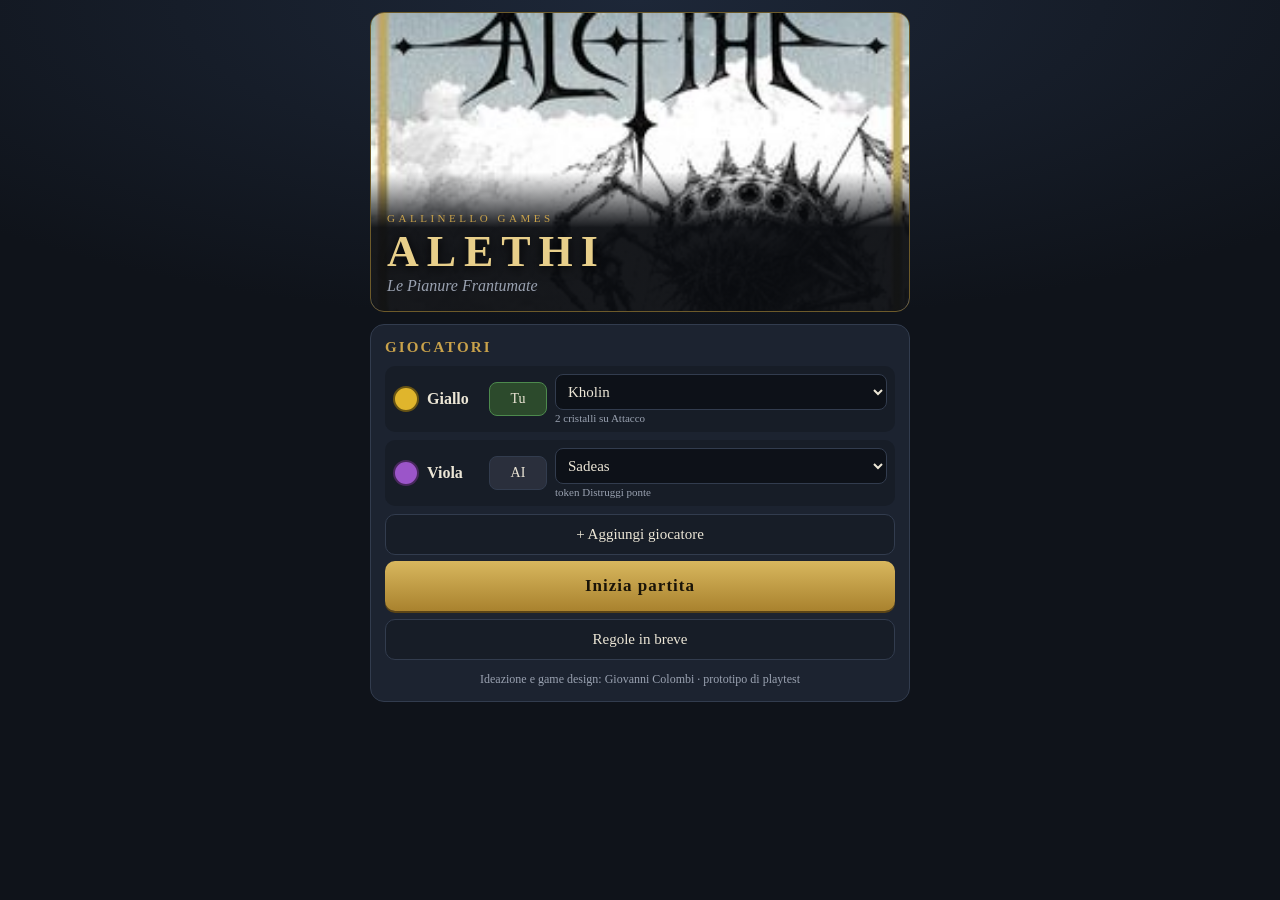
==== app/index.html @ 55e4a447 "App Alethi per telefono (PWA installabile, avversari AI) Co-Authored-By: Claude Opus 5.5 <noreply@an" ====
<!DOCTYPE html>
<html lang="it">
<head>
<meta charset="UTF-8">
<meta name="viewport" content="width=device-width, initial-scale=1, viewport-fit=cover">
<title>Alethi</title>
<link rel="manifest" href="manifest.webmanifest">
<link rel="icon" href="img/icon-192.png">
<link rel="apple-touch-icon" href="img/apple-touch-icon.png">
<meta name="theme-color" content="#10141c">
<meta name="mobile-web-app-capable" content="yes">
<meta name="apple-mobile-web-app-capable" content="yes">
<meta name="apple-mobile-web-app-status-bar-style" content="black-translucent">
<meta name="description" content="Alethi — gioco da tavolo strategico sulle Pianure Frantumate. Gallinello Games.">
<link rel="stylesheet" href="style.css">
</head>
<body>
<div id="app">
  <!-- SCHERMATA INIZIALE -->
  <section id="setup" class="screen">
    <div class="hero">
      <img src="img/back.jpg" alt="">
      <div class="hero-txt">
        <div class="brand">GALLINELLO GAMES</div>
        <h1>ALETHI</h1>
        <div class="sub">Le Pianure Frantumate</div>
      </div>
    </div>
    <div class="panel">
      <h2>Giocatori</h2>
      <div id="seats"></div>
      <button id="addSeat" class="ghost">+ Aggiungi giocatore</button>
      <div class="row gap">
        <button id="startBtn" class="primary big">Inizia partita</button>
      </div>
      <button id="resumeBtn" class="ghost hidden">Continua la partita salvata</button>
      <button id="rulesBtn0" class="ghost">Regole in breve</button>
      <p class="fine">Ideazione e game design: Giovanni Colombi · prototipo di playtest</p>
    </div>
  </section>

  <!-- PARTITA -->
  <section id="game" class="screen hidden">
    <header id="top">
      <div id="status"></div>
      <button id="menuBtn" class="icon" aria-label="Menu">☰</button>
    </header>
    <div id="players"></div>
    <div id="mapWrap"><div id="map"></div></div>
    <div id="prompt">
      <div id="promptText"></div>
      <div id="promptBtns"></div>
      <div id="miniLog"></div>
    </div>
    <div id="boardHead"><span id="boardTitle">La tua plancia</span><span id="personal"></span></div>
    <div id="board"></div>
    <div id="marketHead">Mercato <span id="deckInfo"></span></div>
    <div id="market"></div>
    <div class="spacer"></div>
  </section>

  <div id="sheet" class="hidden"><div class="sheet-bg"></div><div class="sheet-body"><div id="sheetContent"></div></div></div>
  <div id="toasts"></div>
</div>
<script src="engine.js"></script>
<script src="ai.js"></script>
<script src="app.js"></script>
<script>
if ('serviceWorker' in navigator) window.addEventListener('load', () => navigator.serviceWorker.register('sw.js').catch(() => {}));
</script>
</body>
</html>
---- app/style.css ----
:root{
  --bg:#0f131a; --bg2:#171d27; --panel:#1c2330; --line:#323c4e;
  --gold:#c9a24b; --gold2:#e8cf8a; --text:#ece6d6; --muted:#9aa2b1;
  --parch:#efe3c4; --storm:#5fb3d9; --bad:#e0625c; --good:#5cbf7a;
  --Yellow:#e0b52c; --Purple:#9b55c9; --Red:#d23c34; --Blue:#3b72d6;
  --safe-b: env(safe-area-inset-bottom, 0px); --safe-t: env(safe-area-inset-top, 0px);
}
*{box-sizing:border-box;-webkit-tap-highlight-color:transparent}
html,body{margin:0;background:var(--bg);color:var(--text);font-family:Georgia,'Iowan Old Style','Times New Roman',serif;
  overscroll-behavior:none;-webkit-user-select:none;user-select:none}
body{background:radial-gradient(120% 60% at 50% 0%,#1d2738 0%,var(--bg) 60%) fixed}
button{font-family:inherit;color:inherit;cursor:pointer;border:0;background:none}
.hidden{display:none!important}
#app{max-width:560px;margin:0 auto;min-height:100dvh;position:relative}
.screen{padding:calc(var(--safe-t) + 6px) 10px calc(var(--safe-b) + 16px)}

/* ---------- setup */
.hero{position:relative;height:300px;border-radius:14px;overflow:hidden;margin-top:6px;border:1px solid #6d5a2a}
.hero img{width:100%;height:100%;object-fit:cover;object-position:50% 30%;filter:saturate(.8)}
.hero-txt{position:absolute;inset:auto 0 0 0;padding:40px 16px 16px;background:linear-gradient(transparent,rgba(10,12,16,.95) 40%)}
.brand{font-size:11px;letter-spacing:.32em;color:var(--gold)}
.hero h1{margin:2px 0 0;font-size:44px;letter-spacing:.18em;color:var(--gold2);text-shadow:0 2px 12px #000}
.sub{color:var(--muted);font-style:italic}
.panel{background:var(--panel);border:1px solid var(--line);border-radius:14px;padding:14px;margin-top:12px}
.panel h2{margin:0 0 10px;font-size:15px;letter-spacing:.14em;text-transform:uppercase;color:var(--gold)}
.seat{display:flex;align-items:center;gap:8px;padding:8px;border-radius:10px;background:var(--bg2);margin-bottom:8px}
.seat .dot{width:26px;height:26px;border-radius:50%;flex:none;border:2px solid #0008}
.seat .nm{width:54px;font-weight:bold}
.seat .hd{font-size:11px;color:var(--muted);margin-top:2px}
.seat .sc{flex:1;min-width:0}
.seat select{width:100%;flex:1;min-width:0;background:#0d1118;color:var(--text);border:1px solid var(--line);border-radius:8px;padding:8px;font-family:inherit;font-size:15px}
.toggle{padding:8px 10px;border-radius:8px;border:1px solid var(--line);font-size:14px;min-width:58px}
.toggle.me{background:#2c4a2c;border-color:#4d8a4d}
.toggle.ai{background:#2a2f3c}
.seat .x{width:32px;height:32px;font-size:18px;color:var(--muted)}
.row{display:flex}.gap{gap:8px;margin-top:6px}
.primary{background:linear-gradient(#d8b75e,#a9822e);color:#1a1408;font-weight:bold;border-radius:10px;padding:12px 16px;width:100%;font-size:17px;letter-spacing:.06em;box-shadow:0 2px 0 #5b4416}
.primary:active{transform:translateY(1px)}
.ghost{display:block;width:100%;margin-top:8px;padding:11px;border-radius:10px;border:1px solid var(--line);background:var(--bg2);font-size:15px}
.big{min-height:50px}
.fine{font-size:12px;color:var(--muted);text-align:center;margin:12px 0 0}

/* ---------- barra in alto */
#top{position:sticky;top:0;z-index:20;display:flex;align-items:center;gap:6px;margin:0 -10px;padding:calc(var(--safe-t) + 6px) 10px 6px;
  background:rgba(15,19,26,.94);backdrop-filter:blur(6px);border-bottom:1px solid var(--line)}
#status{flex:1;display:flex;align-items:center;gap:10px;font-size:13px;color:var(--muted);flex-wrap:wrap}
#status b{color:var(--text)}
.stat{display:inline-flex;align-items:center;gap:3px}
.stat img{height:20px}
.icon{width:40px;height:40px;font-size:20px;border-radius:10px;border:1px solid var(--line);background:var(--bg2)}
.turnchip{padding:3px 9px;border-radius:20px;font-weight:bold;color:#111}

/* ---------- giocatori */
#players{display:flex;gap:6px;margin:8px 0;overflow-x:auto;scrollbar-width:none}
.pchip{flex:1;min-width:0;border-radius:10px;padding:6px 7px;background:var(--panel);border:2px solid transparent;font-size:12px;line-height:1.25;position:relative;text-align:left}
.pchip.on{border-color:var(--gold);box-shadow:0 0 12px rgba(201,162,75,.35)}
.pchip .h{font-weight:bold;font-size:13px;display:flex;align-items:center;gap:5px;white-space:nowrap;overflow:hidden}
.pchip .h i{width:11px;height:11px;border-radius:50%;flex:none}
.pchip .vp{position:absolute;right:7px;top:5px;font-size:17px;font-weight:bold;color:var(--gold2)}
.pchip .m{color:var(--muted);white-space:nowrap;overflow:hidden;text-overflow:ellipsis}

/* ---------- mappa */
#mapWrap{position:relative;border-radius:14px;background:#2a221b url() center/cover;border:1px solid #4a3c28;
  box-shadow:inset 0 0 40px #000a;overflow:hidden}
#map{position:relative;margin:0 auto}
.tile{position:absolute;border-radius:8px;overflow:visible}
.tile>img.pl{width:100%;height:100%;display:block;border-radius:6px;filter:drop-shadow(0 3px 4px #000c)}
.piece{position:absolute;transform:translate(-50%,-50%);pointer-events:none;filter:drop-shadow(0 2px 2px #000a)}
.war{transform:translate(-50%,-80%);z-index:3}
.crev{position:absolute;transform:translate(-50%,-50%);display:flex;align-items:center;justify-content:center;z-index:2}
.crev img{width:100%;height:100%;object-fit:contain;filter:drop-shadow(0 2px 2px #000)}
.crev .n{position:absolute;right:-6px;top:-8px;background:#1b1209;border:1px solid #c88c45;color:#f3c98b;border-radius:9px;font-size:11px;padding:0 4px;font-family:system-ui,sans-serif;font-weight:bold}
.node{position:absolute;transform:translate(-50%,-50%);z-index:4;display:flex;align-items:center;justify-content:center}
.node>img.nd{width:100%;height:100%}
.node>img.ab{position:absolute;width:190%;left:50%;top:44%;transform:translate(-50%,-55%);filter:drop-shadow(0 4px 4px #000)}
.node .force{position:absolute;bottom:-12px;left:50%;transform:translateX(-50%);background:#5d1210;border:1px solid #e0625c;color:#fff;border-radius:8px;font:bold 11px system-ui,sans-serif;padding:0 5px;white-space:nowrap}
.tgt{outline:3px solid var(--gold2);outline-offset:1px;animation:pulse 1.1s ease-in-out infinite;cursor:pointer;z-index:6}
.crev.tgt,.node.tgt{border-radius:50%;background:rgba(232,207,138,.28)}
.crev.tgt.empty{min-width:30px;min-height:30px}
@keyframes pulse{0%,100%{outline-color:rgba(232,207,138,1)}50%{outline-color:rgba(232,207,138,.25)}}
.hl{animation:flash .9s ease-out 1;outline:3px solid #ffd27a;outline-offset:1px;z-index:6}
.node.hl,.crev.hl{border-radius:50%;background:rgba(255,210,122,.3)}
@keyframes flash{0%{box-shadow:0 0 0 0 rgba(255,220,120,.95)}100%{box-shadow:0 0 0 18px rgba(255,220,120,0)}}
.badge{position:absolute;left:50%;bottom:4%;transform:translateX(-50%);background:rgba(10,12,16,.88);border:1px solid var(--gold);color:var(--gold2);
  border-radius:8px;padding:1px 6px;font:bold 12px system-ui,sans-serif;white-space:nowrap;z-index:7;pointer-events:none}
.badge.lend{border-color:#e0a23c;color:#ffd08a}
.boom{position:absolute;transform:translate(-50%,-50%);font-size:30px;z-index:9;pointer-events:none;animation:boom .9s ease-out forwards}
@keyframes boom{0%{transform:translate(-50%,-50%) scale(.3);opacity:1}60%{transform:translate(-50%,-50%) scale(1.5);opacity:1}100%{transform:translate(-50%,-50%) scale(1.8);opacity:0}}

/* ---------- istruzioni */
#prompt{margin:8px 0;padding:10px;border-radius:12px;background:var(--panel);border:1px solid var(--line)}
#prompt.bonus{background:#4a3210;border-color:#e0a23c}
#prompt.thinking #promptText::after{content:'';display:inline-block;width:14px;height:14px;margin-left:8px;border:2px solid var(--gold);border-right-color:transparent;border-radius:50%;animation:spin .8s linear infinite;vertical-align:-2px}
@keyframes spin{to{transform:rotate(360deg)}}
#promptText{font-size:15px;line-height:1.35}
#promptBtns{display:flex;gap:8px;flex-wrap:wrap;margin-top:8px}
#promptBtns:empty{display:none}
#promptBtns button{flex:1;min-height:44px;border-radius:10px;padding:8px 10px;font-size:15px;border:1px solid var(--line);background:var(--bg2)}
#promptBtns button.go{background:linear-gradient(#d8b75e,#a9822e);color:#1a1408;font-weight:bold;border:0}
#promptBtns button.warn{border-color:#8a3a36;color:#ffb3ad}
#miniLog{margin-top:8px;font-size:12px;color:var(--muted);line-height:1.4;border-top:1px solid var(--line);padding-top:6px}
#miniLog:empty{display:none}

/* ---------- plancia e mercato */
#boardHead,#marketHead{display:flex;align-items:center;justify-content:space-between;gap:8px;margin:12px 2px 6px;font-size:13px;letter-spacing:.12em;text-transform:uppercase;color:var(--gold)}
#personal{display:flex;gap:4px;text-transform:none;letter-spacing:0}
#personal img{height:42px;border-radius:4px;border:1px solid #0008}
#board{display:grid;gap:6px;justify-content:center;padding:10px;border-radius:14px;background:#191512;border:1px solid #3d3122}
.card{position:relative;border-radius:7px;overflow:visible;aspect-ratio:240/336;background:#0003}
.card>img.art{width:100%;height:100%;border-radius:7px;display:block;box-shadow:0 2px 6px #000b}
.card .cr{position:absolute;right:-5px;bottom:-5px;display:flex;align-items:center;background:#0c1a1f;border:1px solid #5fd3c9;border-radius:12px;padding:1px 6px 1px 2px;
  font:bold 14px system-ui,sans-serif;color:#bff6f0;z-index:2}
.card .cr img{height:18px}
.card .anim{position:absolute;left:50%;top:44%;width:52%;transform:translate(-50%,-50%);filter:drop-shadow(0 3px 3px #000);z-index:3;pointer-events:none}
.card.empty{border:2px dashed #6b5a3a;background:transparent}
.card.tgt{outline-offset:2px}
.card.dim>img.art{filter:grayscale(.5) brightness(.75)}
#market{display:grid;grid-template-columns:repeat(5,1fr);gap:6px;padding:10px;border-radius:14px;background:#171a20;border:1px solid var(--line)}
.mslot{display:flex;flex-direction:column;align-items:center;gap:4px}
.mslot .cost{font:bold 13px system-ui,sans-serif;color:var(--gold2)}
.mslot .card{width:100%}
.spacer{height:20px}

/* ---------- foglio a comparsa */
#sheet{position:fixed;inset:0;z-index:50;display:flex;align-items:flex-end;justify-content:center}
.sheet-bg{position:absolute;inset:0;background:rgba(0,0,0,.6)}
.sheet-body{position:relative;width:100%;max-width:560px;max-height:88dvh;overflow:auto;background:var(--panel);border-radius:18px 18px 0 0;
  border-top:1px solid var(--gold);padding:16px 14px calc(var(--safe-b) + 18px);animation:up .22s ease-out}
@keyframes up{from{transform:translateY(40px);opacity:.4}}
.sheet-body h3{margin:0 0 8px;color:var(--gold2);font-size:20px}
.sheet-body p{line-height:1.45;margin:6px 0}
.cardview{display:flex;gap:14px;align-items:flex-start}
.cardview img{width:42%;border-radius:10px;box-shadow:0 4px 14px #000}
.sheet-btns{display:flex;flex-direction:column;gap:8px;margin-top:14px}
.sheet-btns button{min-height:48px;border-radius:10px;font-size:16px;border:1px solid var(--line);background:var(--bg2)}
.sheet-btns button.go{background:linear-gradient(#d8b75e,#a9822e);color:#1a1408;font-weight:bold;border:0}
.sheet-btns button:disabled{opacity:.45}
.reason{color:#ffb3ad;font-size:14px}
.score-table{width:100%;border-collapse:collapse;font-size:14px;margin-top:6px}
.score-table td,.score-table th{padding:6px 4px;border-bottom:1px solid var(--line);text-align:center}
.score-table td:first-child,.score-table th:first-child{text-align:left}
.score-table tr.win td{color:var(--gold2);font-weight:bold}
.log-full div{padding:5px 0;border-bottom:1px solid #2a3140;font-size:14px;line-height:1.35}
.rules h4{color:var(--gold);margin:14px 0 4px;font-size:15px}
.rules p,.rules li{font-size:14px;line-height:1.5}
.rules ul{padding-left:18px;margin:4px 0}
.mini-board{display:grid;gap:5px;justify-content:center;margin:8px 0}

/* ---------- notifiche */
#toasts{position:fixed;left:0;right:0;top:calc(var(--safe-t) + 60px);z-index:60;display:flex;flex-direction:column;align-items:center;gap:6px;pointer-events:none}
.toast{max-width:92%;background:rgba(18,22,30,.96);border:1px solid var(--gold);color:var(--text);padding:10px 14px;border-radius:12px;font-size:15px;
  box-shadow:0 6px 20px #000a;animation:tin .25s ease-out, tout .4s ease-in 2.6s forwards;text-align:center}
.toast.bad{border-color:var(--bad)}
.toast.big{font-size:18px;color:var(--gold2)}
@keyframes tin{from{transform:translateY(-12px);opacity:0}}
@keyframes tout{to{opacity:0;transform:translateY(-8px)}}
.dice{display:inline-flex;width:28px;height:28px;border-radius:6px;background:#f2ede0;color:#111;align-items:center;justify-content:center;font:bold 17px system-ui;margin:0 3px}
.dice.v{background:#8b4fb3;color:#fff}
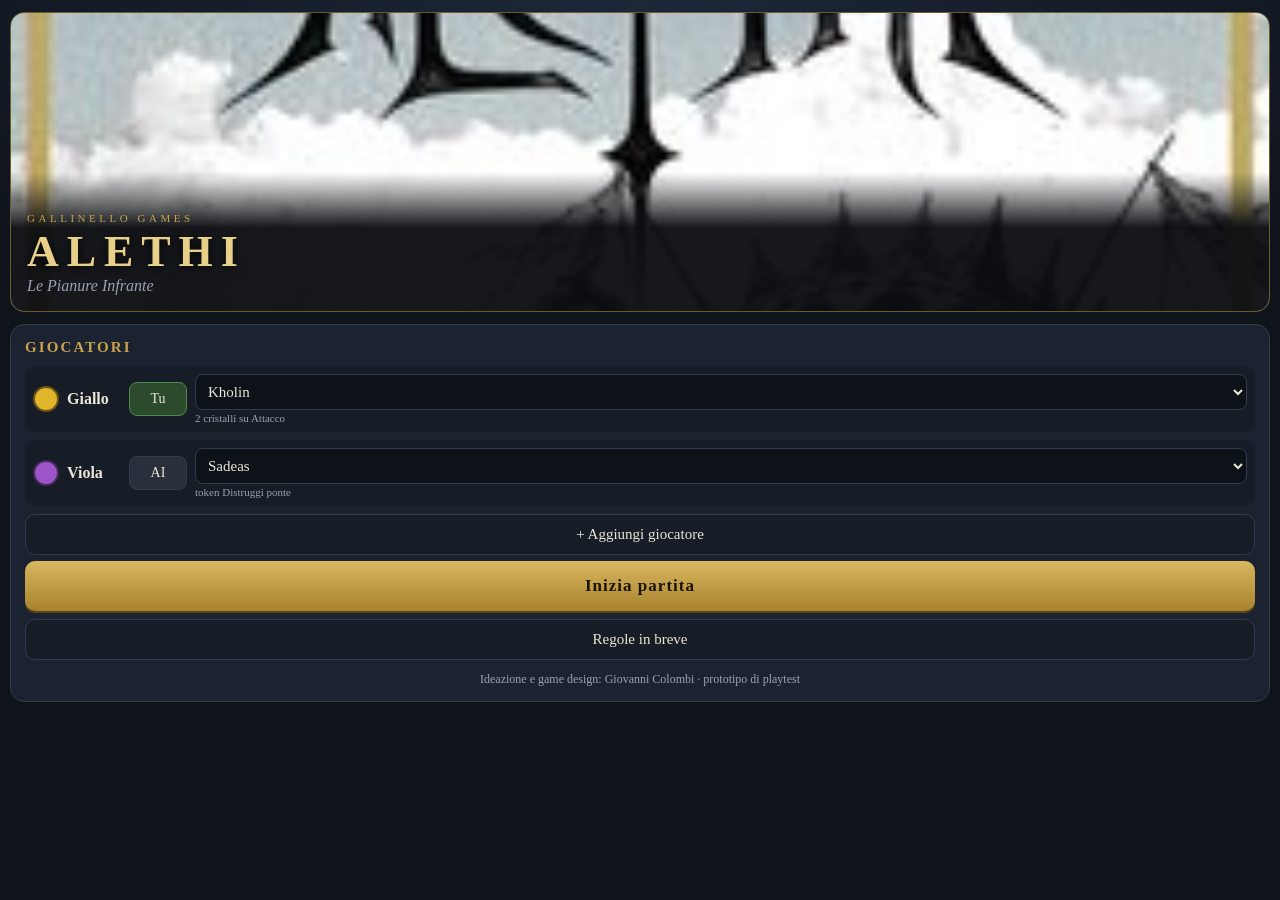
==== commit c18d43fd: "App Alethi allineata al regolamento del 12 novembre - Prestito di forza: lo Spostamento Bonus lo sce" ====
--- a/app/index.html
+++ b/app/index.html
@@ -11,7 +11,7 @@
 <meta name="mobile-web-app-capable" content="yes">
 <meta name="apple-mobile-web-app-capable" content="yes">
 <meta name="apple-mobile-web-app-status-bar-style" content="black-translucent">
-<meta name="description" content="Alethi — gioco da tavolo strategico sulle Pianure Frantumate. Gallinello Games.">
+<meta name="description" content="Alethi — gioco da tavolo strategico sulle Pianure Infrante. Gallinello Games.">
 <link rel="stylesheet" href="style.css">
 </head>
 <body>
@@ -23,7 +23,7 @@
       <div class="hero-txt">
         <div class="brand">GALLINELLO GAMES</div>
         <h1>ALETHI</h1>
-        <div class="sub">Le Pianure Frantumate</div>
+        <div class="sub">Le Pianure Infrante</div>
       </div>
     </div>
     <div class="panel">
--- a/app/style.css
+++ b/app/style.css
@@ -156,3 +156,17 @@
 @keyframes tout{to{opacity:0;transform:translateY(-8px)}}
 .dice{display:inline-flex;width:28px;height:28px;border-radius:6px;background:#f2ede0;color:#111;align-items:center;justify-content:center;font:bold 17px system-ui;margin:0 3px}
 .dice.v{background:#8b4fb3;color:#fff}
+
+/* ---------- computer e tablet orizzontale: mappa a sinistra, plancia e mercato a destra */
+@media (min-width: 900px) and (orientation: landscape), (min-width: 1100px) {
+  #app{max-width:1500px}
+  #game.screen{padding-left:18px;padding-right:18px;display:grid;grid-template-columns:minmax(0,1.3fr) minmax(0,1fr);column-gap:18px;align-items:start}
+  #top{grid-column:1/-1;margin:0 -18px;padding-left:18px;padding-right:18px}
+  #mapWrap{grid-column:1;grid-row:2 / span 7;margin-top:8px;position:sticky;top:62px}
+  #players,#prompt,#boardHead,#board,#marketHead,#market{grid-column:2}
+  #players{margin-top:8px}
+  #market{max-width:560px}
+  .spacer{display:none}
+  #sheet{align-items:center}
+  .sheet-body{border-radius:18px;margin-bottom:4vh;border:1px solid var(--gold)}
+}
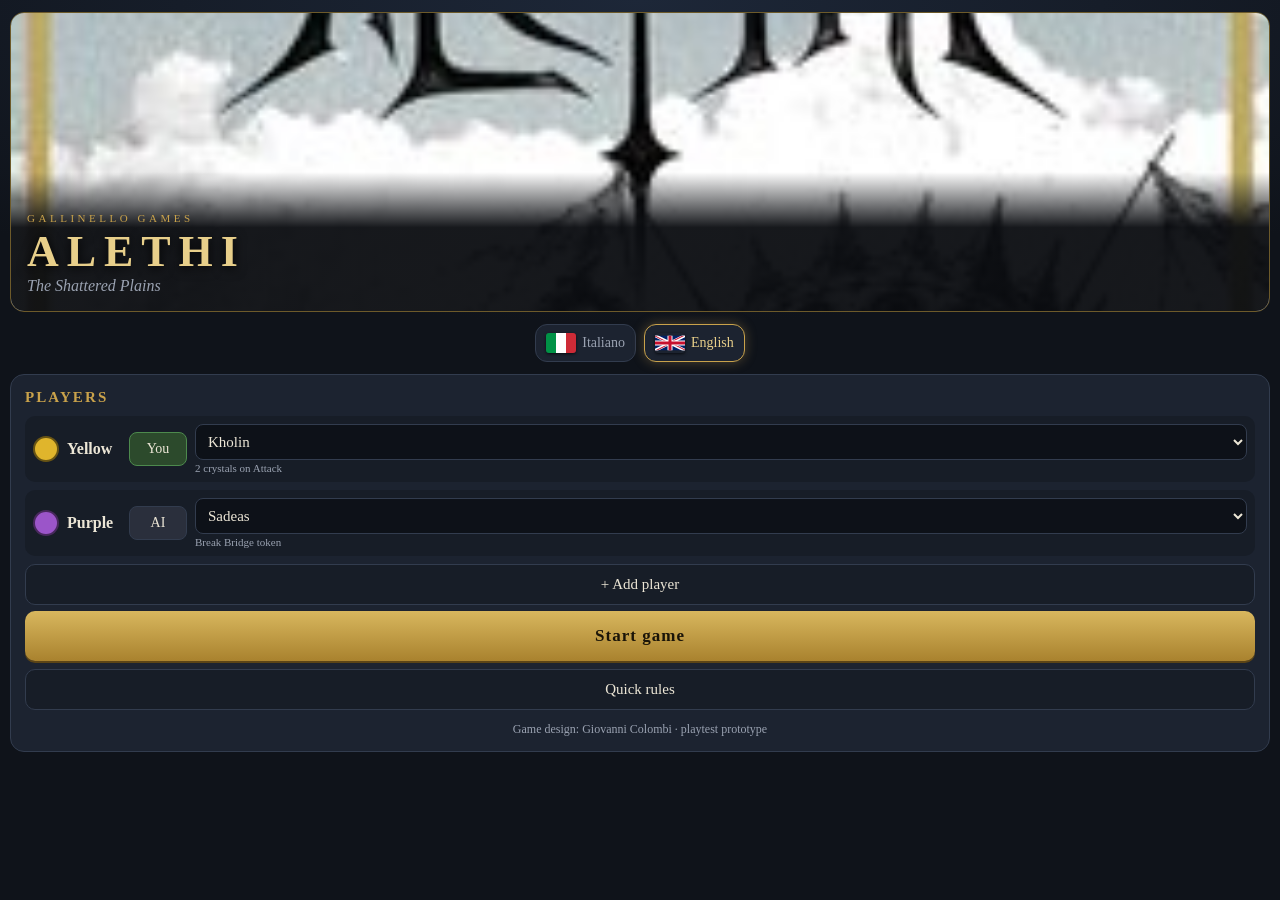
==== commit b0808a87: "App Alethi: scelta della lingua italiano/inglese Co-Authored-By: Claude Opus 5.5 <noreply@anthropic." ====
--- a/app/index.html
+++ b/app/index.html
@@ -23,19 +23,20 @@
       <div class="hero-txt">
         <div class="brand">GALLINELLO GAMES</div>
         <h1>ALETHI</h1>
-        <div class="sub">Le Pianure Infrante</div>
+        <div class="sub" data-i18n="sub">Le Pianure Infrante</div>
       </div>
     </div>
+    <div class="langbar" id="langBar"></div>
     <div class="panel">
-      <h2>Giocatori</h2>
+      <h2 data-i18n="players">Giocatori</h2>
       <div id="seats"></div>
-      <button id="addSeat" class="ghost">+ Aggiungi giocatore</button>
+      <button id="addSeat" class="ghost" data-i18n="addSeat">+ Aggiungi giocatore</button>
       <div class="row gap">
-        <button id="startBtn" class="primary big">Inizia partita</button>
+        <button id="startBtn" class="primary big" data-i18n="start">Inizia partita</button>
       </div>
-      <button id="resumeBtn" class="ghost hidden">Continua la partita salvata</button>
-      <button id="rulesBtn0" class="ghost">Regole in breve</button>
-      <p class="fine">Ideazione e game design: Giovanni Colombi · prototipo di playtest</p>
+      <button id="resumeBtn" class="ghost hidden" data-i18n="resume">Continua la partita salvata</button>
+      <button id="rulesBtn0" class="ghost" data-i18n="rules">Regole in breve</button>
+      <p class="fine" data-i18n="fine">Ideazione e game design: Giovanni Colombi · prototipo di playtest</p>
     </div>
   </section>
 
@@ -54,7 +55,7 @@
     </div>
     <div id="boardHead"><span id="boardTitle">La tua plancia</span><span id="personal"></span></div>
     <div id="board"></div>
-    <div id="marketHead">Mercato <span id="deckInfo"></span></div>
+    <div id="marketHead"><span data-i18n="market">Mercato</span> <span id="deckInfo"></span></div>
     <div id="market"></div>
     <div class="spacer"></div>
   </section>
--- a/app/style.css
+++ b/app/style.css
@@ -170,3 +170,9 @@
   #sheet{align-items:center}
   .sheet-body{border-radius:18px;margin-bottom:4vh;border:1px solid var(--gold)}
 }
+.langbar{display:flex;gap:8px;justify-content:center;margin:12px 0 0;flex-wrap:wrap}
+.flag{display:flex;align-items:center;gap:6px;padding:8px 10px;border-radius:12px;border:1px solid var(--line);background:var(--panel);font-size:14px;color:var(--muted)}
+.flag svg{width:30px;height:20px;border-radius:3px;box-shadow:0 1px 3px #000a}
+.flag.on{border-color:var(--gold);color:var(--gold2);box-shadow:0 0 12px rgba(201,164,92,.35)}
+.sheet-btns .flagrow{display:flex;gap:8px}
+.sheet-btns .flagrow .flag{flex:1;justify-content:center;min-height:48px;padding:8px 6px;font-size:14px}
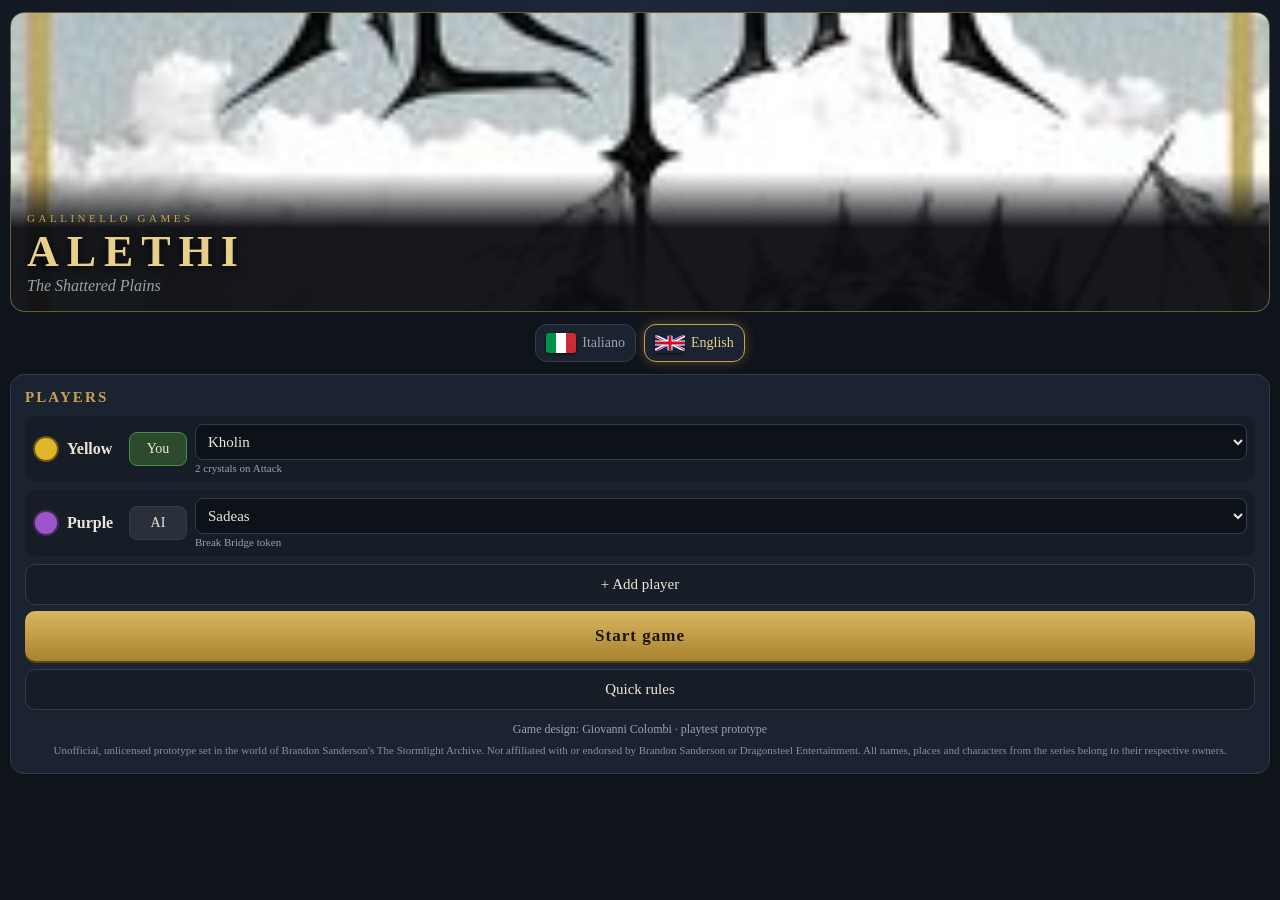
==== commit 1535e0a6: "App Alethi: avviso legale sull'ambientazione nella schermata iniziale Co-Authored-By: Claude Opus 5." ====
--- a/app/index.html
+++ b/app/index.html
@@ -37,6 +37,7 @@
       <button id="resumeBtn" class="ghost hidden" data-i18n="resume">Continua la partita salvata</button>
       <button id="rulesBtn0" class="ghost" data-i18n="rules">Regole in breve</button>
       <p class="fine" data-i18n="fine">Ideazione e game design: Giovanni Colombi · prototipo di playtest</p>
+      <p class="legal" data-i18n="legal">Prototipo non ufficiale e senza licenza, ambientato nel mondo di The Stormlight Archive di Brandon Sanderson. Non affiliato né approvato da Brandon Sanderson o da Dragonsteel Entertainment. Nomi, luoghi e personaggi della saga appartengono ai rispettivi titolari.</p>
     </div>
   </section>
 
--- a/app/style.css
+++ b/app/style.css
@@ -176,3 +176,4 @@
 .flag.on{border-color:var(--gold);color:var(--gold2);box-shadow:0 0 12px rgba(201,164,92,.35)}
 .sheet-btns .flagrow{display:flex;gap:8px}
 .sheet-btns .flagrow .flag{flex:1;justify-content:center;min-height:48px;padding:8px 6px;font-size:14px}
+.legal{font-size:11px;line-height:1.45;color:var(--muted);text-align:center;margin:6px 4px 0;opacity:.85}
